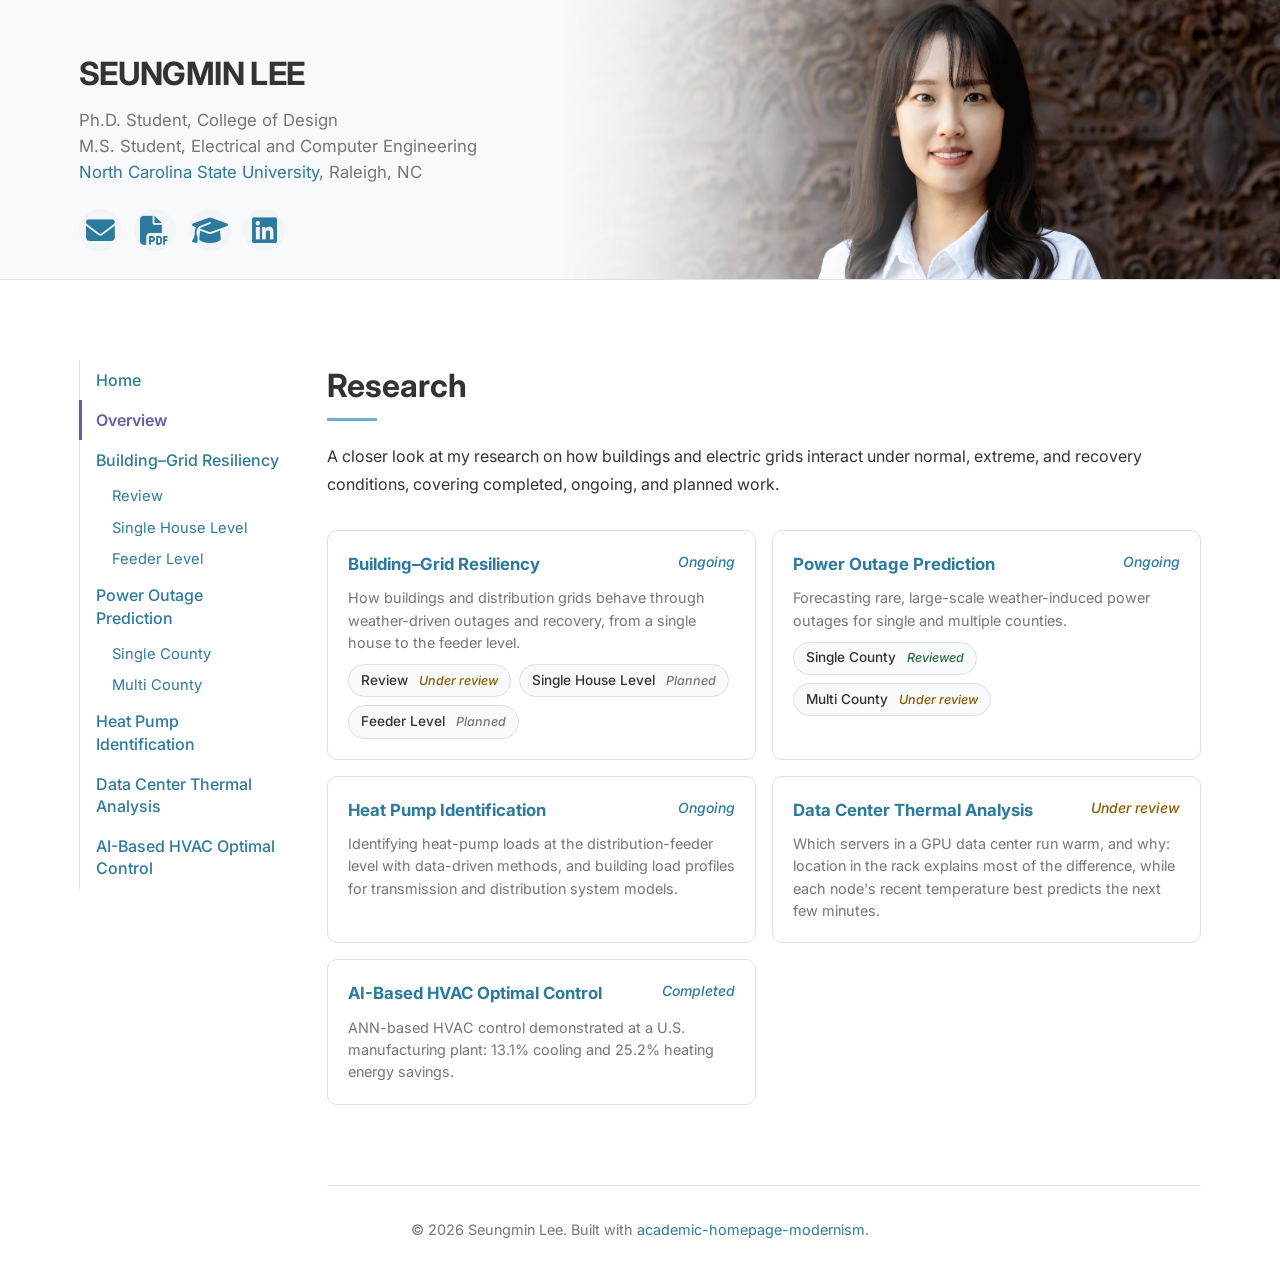
==== research/index.html @ d707a3ef "Add Building-Grid Resiliency review page TCED review of 108 restoration studies: physical mechanisms" ====
<!DOCTYPE html>
<html lang="en">
<head>
    <meta charset="UTF-8">
    <meta name="viewport" content="width=device-width, initial-scale=1.0">
    <title>Research | Seungmin Lee</title>
    <meta name="description" content="Research by Seungmin Lee on building–grid resilience, machine learning for energy systems, and building electrification.">
    <link rel="icon" href="data:image/svg+xml,<svg xmlns=%22http://www.w3.org/2000/svg%22 viewBox=%220 0 100 100%22><text y=%22.9em%22 font-size=%2290%22>⚡</text></svg>">
    <link rel="stylesheet" href="../styles.css?v=20261013l">
    <link rel="stylesheet" href="https://cdnjs.cloudflare.com/ajax/libs/font-awesome/6.4.0/css/all.min.css">
    <link href="https://fonts.googleapis.com/css2?family=Inter:wght@300;400;500;600;700&display=swap" rel="stylesheet">
</head>
<body data-root="../">
    <header>
        <div class="container">
            <div class="header-content">
                <div class="profile-info">
                    <!-- Profile info is loaded from data/profile-info.json -->
                </div>
            </div>
        </div>
    </header>

    <div class="container sidebar-layout">
    <nav class="side-nav" data-current="overview" aria-label="Research topics"></nav>

    <main class="sidebar-main">
        <section id="overview" class="section">
            <div class="container">
                <h2 class="section-title">Research</h2>
                <div class="about-content">
                    <p>A closer look at my research on how buildings and electric grids interact under normal, extreme, and recovery conditions, covering completed, ongoing, and planned work.</p>
                </div>
                <div class="research-cards">
                    <!-- Cards are generated from data/research-topics.js -->
                </div>
            </div>
        </section>
    </main>
    </div>

    <footer>
        <div class="container">
            <p>&copy; <span id="current-year"></span> Seungmin Lee. Built with <a href="https://github.com/dl-m9/academic-homepage-modernism">academic-homepage-modernism</a>.</p>
        </div>
    </footer>

    <script src="../data/research-topics.js?v=20261013l"></script>
    <script src="../script.js?v=20261013l"></script>
    <script>
        document.getElementById('current-year').textContent = new Date().getFullYear();
    </script>
</body>
</html>
---- styles.css ----
/* Base Styles */
:root {
    /* Theme: #6FADCA light blue. --accent-color is used for decorative
       elements; darker shades of the same hue keep text and
       white-on-color buttons readable. */
    --accent-color: #6FADCA;
    --primary-strong: #5A9DBD;
    --primary-color: #2C7A9E;
    --secondary-color: #f8f9fa;
    --text-color: #333;
    --light-text: #757575;
    --border-color: #e0e0e0;
    --section-spacing: 5rem;
    --timeline-color: #f0f0f0;
}

* {
    margin: 0;
    padding: 0;
    box-sizing: border-box;
}

body {
    font-family: 'Inter', sans-serif;
    line-height: 1.6;
    color: var(--text-color);
    background-color: #fff;
}

.container {
    width: 90%;
    max-width: 1200px;
    margin: 0 auto;
    padding: 0 15px;
}

a {
    color: var(--primary-color);
    text-decoration: none;
    transition: color 0.3s ease;
}

a:hover {
    color: #1F5F7D;
}

/* Header Styles */
header {
    padding: 3rem 0;
    background-color: var(--secondary-color);
    border-bottom: 1px solid var(--border-color);
}

.header-content {
    display: flex;
    justify-content: space-between;
    align-items: center;
}

.profile-info {
    flex: 2;
}

.profile-image {
    flex: 1;
    text-align: right;
}

#profile-img {
    width: 180px;
    height: 180px;
    border-radius: 4px;
    object-fit: cover;
    box-shadow: 0 4px 12px rgba(0, 0, 0, 0.1);
}

h1 {
    font-size: 2.5rem;
    margin-bottom: 0.5rem;
    font-weight: 700;
    letter-spacing: -0.02em;
}

.subtitle {
    font-size: 1.25rem;
    color: var(--light-text);
    margin-bottom: 1.5rem;
}

.contact-info {
    display: flex;
    flex-wrap: nowrap;
    gap: 0.8rem;
}

.contact-info p {
    display: flex;
    align-items: center;
    margin: 0;
    flex-shrink: 0;
}

.contact-info i {
    color: var(--primary-color);
    font-size: 1.8rem;
}

.contact-info a {
    padding: 8px;
    display: flex;
    align-items: center;
    justify-content: center;
    border-radius: 50%;
    transition: all 0.3s ease;
    background-color: rgba(111, 173, 202, 0.05);
    width: 42px;
    height: 42px;
}

.contact-info a:hover {
    background-color: rgba(111, 173, 202, 0.15);
    transform: translateY(-3px);
    box-shadow: 0 4px 8px rgba(0, 0, 0, 0.1);
}

.icon-svg {
    width: 1.8rem;
    height: 1.8rem;
    filter: invert(26%) sepia(92%) saturate(1361%) hue-rotate(212deg) brightness(92%) contrast(90%);
}

/* Navigation Styles */
nav {
    background-color: #fff;
    box-shadow: 0 2px 4px rgba(0, 0, 0, 0.05);
    position: sticky;
    top: 0;
    z-index: 100;
    width: 100%;
}

.nav-links {
    display: flex;
    list-style: none;
    height: 60px;
}

.nav-links li {
    margin-right: 2rem;
}

.nav-links a {
    display: inline-block;
    height: 60px;
    line-height: 60px;
    font-weight: 500;
    position: relative;
}

.nav-links a.active {
    color: var(--primary-color);
}

.nav-links a::after {
    content: '';
    position: absolute;
    bottom: 0;
    left: 0;
    width: 0;
    height: 3px;
    background-color: var(--accent-color);
    transition: width 0.3s ease;
}

.nav-links a.active::after {
    width: 100%;
}

.nav-links a:hover::after {
    width: 100%;
}

/* Mobile Navigation Menu */
.menu-toggle {
    display: none;
}

@media (max-width: 768px) {
    h1 {
        font-size: 2rem;
    }
    
    nav {
        position: fixed;
        top: 0;
        left: 0;
        width: 100%;
        z-index: 1000;
        background-color: #fff;
        box-shadow: 0 2px 4px rgba(0, 0, 0, 0.1);
        overflow: hidden;
    }
    
    body {
        padding-top: 60px;
    }
    
    .nav-links {
        display: flex;
        justify-content: flex-start;
        overflow-x: auto;
        -webkit-overflow-scrolling: touch;
        scrollbar-width: none; /* Firefox */
        -ms-overflow-style: none;  /* IE and Edge */
        white-space: nowrap;
        padding: 0.5rem 0;
        height: auto;
        width: 100%;
        margin: 0;
    }
    
    .nav-links::-webkit-scrollbar {
        display: none; /* Chrome, Safari, Opera */
    }
    
    nav .container {
        padding: 0;
        position: relative;
    }
    
    .nav-links li {
        display: inline-block;
        margin: 0 0.8rem;
        flex-shrink: 0;
    }
    
    .nav-links li:first-child {
        margin-left: 15px;
    }
    
    .nav-links li:last-child {
        margin-right: 15px;
        padding-right: 5px; /* Add a bit of padding at the end for better scrolling */
    }
    
    .nav-links a {
        height: auto;
        line-height: normal;
        padding: 0.5rem 0;
        font-size: 0.95rem;
        white-space: nowrap;
    }
    
    /* Add gradient indicators to show there's more content */
    nav .container::before,
    nav .container::after {
        content: '';
        position: absolute;
        top: 0;
        bottom: 0;
        width: 20px;
        z-index: 10;
        pointer-events: none;
        opacity: 0;
        transition: opacity 0.3s ease;
    }
    
    nav .container::before {
        left: 0;
        background: linear-gradient(to right, rgba(255,255,255,1), rgba(255,255,255,0));
    }
    
    nav .container::after {
        right: 0;
        background: linear-gradient(to left, rgba(255,255,255,1), rgba(255,255,255,0));
    }
    
    /* Only show gradients if has-scroll class is present */
    nav .container.has-scroll::before,
    nav .container.has-scroll::after {
        opacity: 1;
    }
    
    .section {
        padding: 3rem 0;
    }
    
    #profile-img {
        width: 150px;
        height: 150px;
    }
    
    .projects-grid {
        grid-template-columns: 1fr;
    }
    
    .gallery-container {
        grid-template-columns: repeat(auto-fill, minmax(250px, 1fr));
    }
    
    /* Hide timeline elements on mobile */
    .timeline {
        padding-left: 0;
    }
    
    .timeline::before {
        display: none;
    }
    
    .timeline-marker {
        display: none;
    }
    
    .edu-content-wrapper {
        flex-direction: column;
        align-items: flex-start;
    }
    
    .edu-text {
        padding-right: 0;
        margin-bottom: 1rem;
    }
    
    .school-logo {
        align-self: center;
    }
    
    .edu-logo {
        width: 80px;
    }
    
    .honor-item {
        flex-direction: column;
    }
    
    .honor-year {
        margin-bottom: 0.75rem;
        margin-right: 0;
    }
    
    .news-item {
        flex-direction: column;
    }
    
    .news-date {
        margin-right: 0;
        margin-bottom: 1rem;
    }
    
    .service-list {
        gap: 0.5rem;
    }
    
    .service-list li {
        font-size: 0.85rem;
        padding: 0.4rem 0.8rem;
    }
    
    .address-info p {
        font-size: 1rem;
    }
    
    .address-description {
        font-size: 0.9rem !important;
    }
}

@media (max-width: 576px) {
    nav {
        padding: 0;
    }
    
    body {
        padding-top: 42px; /* Adjust padding for smaller screens */
    }
    
    .nav-links {
        padding: 0.3rem 0;
    }
    
    .nav-links li {
        margin: 0 0.6rem;
    }
    
    .nav-links li:first-child {
        margin-left: 10px;
    }
    
    .nav-links li:last-child {
        margin-right: 10px;
    }
    
    .nav-links a {
        font-size: 0.9rem;
        padding: 0.4rem 0;
    }
    
    .container nav::before,
    .container nav::after {
        width: 20px;
    }
    
    .contact-info {
        flex-direction: row;
        gap: 0.5rem;
        justify-content: flex-start;
        margin-bottom: 1rem;
    }
    
    .contact-info a {
        width: 38px;
        height: 38px;
        padding: 6px;
    }
    
    .contact-info i {
        font-size: 1.5rem;
    }
    
    .icon-svg {
        width: 1.5rem;
        height: 1.5rem;
    }
    
    .skill-item {
        flex-direction: column;
        align-items: flex-start;
    }
    
    .skill-name {
        margin-bottom: 0.5rem;
    }
    
    .gallery-container {
        grid-template-columns: 1fr;
    }
    
    .contact-info-card {
        grid-template-columns: 1fr;
    }
    
    .contact-social {
        grid-column: span 1;
    }
    
    nav .container {
        padding: 0 2px;
    }
}

/* Section Styles */
.section {
    padding: var(--section-spacing) 0;
    border-bottom: 1px solid var(--border-color);
}

.section-title {
    font-size: 2rem;
    margin-bottom: 2rem;
    position: relative;
    display: inline-block;
}

.section-title::after {
    content: '';
    position: absolute;
    bottom: -10px;
    left: 0;
    width: 50px;
    height: 3px;
    background-color: var(--accent-color);
}

/* About Section */
.about-content {
    font-size: 1.1rem;
}

/* News Section */
.news-container, .news-list {
    margin-top: 2rem;
}

.news-item {
    display: flex;
    margin-bottom: 1.5rem;
    padding: 0.75rem;
    padding-bottom: 1.5rem;
    border-bottom: 1px solid var(--border-color);
    transition: all 0.2s ease;
    border-radius: 4px;
    background-color: transparent;
    box-shadow: none;
}

.news-item:hover {
    transform: translateX(5px);
    background-color: rgba(111, 173, 202, 0.05);
    box-shadow: 0 2px 8px rgba(0, 0, 0, 0.05);
}

.news-item:last-child {
    border-bottom: none;
}

.news-date {
    min-width: 130px;
    width: 130px;
    font-size: 1.2rem;
    font-weight: 700;
    color: var(--primary-color);
    margin-right: 25px;
    flex-shrink: 0;
    display: flex;
    align-items: flex-start;
    padding-top: 2px;
}

.date-highlight, .year-highlight {
    background-color: rgba(111, 173, 202, 0.1);
    padding: 2px 8px;
    border-radius: 4px;
    display: inline-block;
    font-size: 0.9rem;
}

.news-content {
    flex: 1;
}

.news-content h3 {
    font-size: 1.1rem;
    margin-bottom: 0.5rem;
    color: var(--text-color);
}

.news-content p {
    color: var(--light-text);
    font-size: 0.9rem;
    margin-bottom: 0.25rem;
}

.news-content a {
    color: var(--primary-color);
    text-decoration: none;
    font-weight: 600;
    margin-left: 5px;
}

.news-content a:hover {
    text-decoration: underline;
}

.view-all-news, .back-to-home {
    margin-top: 2rem;
    text-align: center;
}

.text-center {
    text-align: center;
}

.mt-4 {
    margin-top: 2rem;
}

.btn-secondary {
    background-color: #6c757d;
    color: white;
    padding: 0.5rem 1rem;
    border-radius: 4px;
    text-decoration: none;
    display: inline-block;
    transition: background-color 0.3s;
}

.btn-secondary:hover {
    background-color: #5a6268;
}

/* Media queries for news items */
@media (max-width: 768px) {
    .news-item {
        flex-direction: column;
    }
    
    .news-date {
        margin-right: 0;
        margin-bottom: 1rem;
    }
}

/* Research Areas */
.research-areas {
    display: flex;
    flex-wrap: wrap;
    gap: 2rem;
    margin-top: 2rem;
}

.research-area {
    flex: 1;
    min-width: 250px;
    padding: 2rem;
    background-color: var(--secondary-color);
    border-radius: 4px;
    text-align: center;
    transition: transform 0.3s ease, box-shadow 0.3s ease;
}

.research-area:hover {
    transform: translateY(-5px);
    box-shadow: 0 10px 20px rgba(0, 0, 0, 0.05);
}

.research-area i {
    font-size: 2.5rem;
    color: var(--primary-strong);
    margin-bottom: 1rem;
}

.research-area h3 {
    font-size: 1.2rem;
    margin-bottom: 1rem;
}

.research-area p {
    font-size: 0.9rem;
    color: var(--light-text);
    line-height: 1.5;
}

.research-list {
    text-align: left;
    padding-left: 1.2rem;
    margin-bottom: 0;
}

.research-list li {
    font-size: 0.9rem;
    color: var(--light-text);
    line-height: 1.5;
    margin-bottom: 0.8rem;
}

.research-list li strong {
    color: var(--text-color);
}

/* Education Timeline */
.timeline {
    position: relative;
    margin: 2rem 0;
    padding-left: 30px;
}

.timeline::before {
    content: '';
    position: absolute;
    left: 9px;
    top: 0;
    height: 100%;
    width: 2px;
    background-color: #d0d0d0;
    z-index: 0;
}

.timeline-item {
    position: relative;
    margin-bottom: 3rem;
    transition: transform 0.3s ease, box-shadow 0.3s ease;
    border-radius: 8px;
    padding: 20px;
    background-color: transparent;
    box-shadow: 0 2px 8px rgba(0, 0, 0, 0.08);
}

.timeline-item:hover {
    transform: translateY(-5px);
    box-shadow: 0 10px 20px rgba(0, 0, 0, 0.1);
    background-color: #fff;
}

.timeline-marker {
    position: absolute;
    top: 20px;
    left: -29.5px;
    width: 20px;
    height: 20px;
    border-radius: 50%;
    background-color: var(--accent-color);
    z-index: 2;
}

.timeline-content {
    flex: 1;
}

.edu-content-wrapper {
    display: flex;
    align-items: center;
    gap: 2rem;
}

.edu-text {
    flex: 1;
    padding-right: 1rem;
}

.school-logo {
    flex-shrink: 0;
    display: flex;
    align-items: center;
    justify-content: center;
}

.edu-logo {
    width: 100px;
    height: auto;
    border-radius: 30px;
    object-fit: contain;
}

.timeline-content h3 {
    margin-bottom: 0.5rem;
    color: var(--text-color);
}

.timeline-date {
    font-weight: 500;
    color: var(--light-text);
    margin-bottom: 1rem;
}

/* Publications */
.publication-filter {
    margin-bottom: 2rem;
    display: flex;
    gap: 1rem;
}

.section-description {
    font-size: 1.1rem;
    color: var(--light-text);
    margin-bottom: 2rem;
}

.filter-btn {
    padding: 0.5rem 1rem;
    background: none;
    border: 1px solid var(--border-color);
    border-radius: 4px;
    cursor: pointer;
    font-family: inherit;
    transition: all 0.3s ease;
}

.filter-btn.active, .filter-btn:hover {
    background-color: var(--primary-strong);
    color: white;
    border-color: var(--primary-strong);
}

.publications-list {
    display: flex;
    flex-direction: column;
    gap: 1.5rem;
}

.publication {
    display: flex;
    background-color: var(--secondary-color);
    border-radius: 4px;
    overflow: hidden;
    transition: transform 0.3s ease;
}

/* Subtle left border for first-author papers */
.publication.first-author {
    border-left: 3px solid var(--accent-color);
}

.publication:hover {
    transform: translateX(5px);
}

.pub-number {
    display: flex;
    align-items: center;
    justify-content: center;
    width: 40px;
    background-color: var(--primary-strong);
    color: white;
    font-weight: 600;
}

.pub-content {
    padding: 1.5rem;
    flex: 1;
}

.pub-content h3 {
    font-size: 1.1rem;
    margin-bottom: 0.5rem;
}

.authors {
    font-size: 0.9rem;
    margin-bottom: 0.5rem;
}

.venue {
    font-size: 0.9rem;
    font-style: italic;
    color: var(--light-text);
    margin-bottom: 0.75rem;
}

.pub-tags {
    display: flex;
    flex-wrap: wrap;
    gap: 0.5rem;
    margin-top: 0.5rem;
}

.tag {
    display: inline-block;
    padding: 0.2rem 0.6rem;
    border-radius: 4px;
    font-size: 0.8rem;
    font-weight: 500;
    font-style: normal;
}

/* Gray color for preprint tags */
.preprint-tag {
    background-color: #f0f0f0;
    color: #666;
}

/* Light blue color for venue tags (accepted papers) */
.venue-tag {
    background-color: #e1f5fe;
    color: #0288d1;
}

/* Light purple color for highlight tags, rating tags, and code/blog tags */
.highlight-tag, .code-tag, .blog-tag {
    background-color: #e8eaf6;
    color: #3f51b5;
    text-decoration: none;
    transition: all 0.3s ease;
}

.code-tag:hover, .blog-tag:hover {
    background-color: #3f51b5;
    color: white;
}

.highlight {
    color: var(--primary-color);
    font-weight: 600;
    font-style: normal;
}

.status {
    background-color: #eaf4f9;
    color: var(--primary-color);
    padding: 0.2rem 0.5rem;
    border-radius: 4px;
    font-style: normal;
}

.code-link, .blog-link {
    display: inline-block;
    margin-left: 0.5rem;
    padding: 0.2rem 0.5rem;
    background-color: #eaf4f9;
    color: var(--primary-color);
    border-radius: 4px;
    font-style: normal;
    text-decoration: none;
    font-size: 0.8rem;
    transition: all 0.3s ease;
}

.code-link:hover, .blog-link:hover {
    background-color: var(--primary-color);
    color: white;
}

/* Footer */
footer {
    padding: 2rem 0;
    text-align: center;
    color: var(--light-text);
    font-size: 0.9rem;
}

/* Projects Section */
.projects-grid {
    display: grid;
    grid-template-columns: repeat(auto-fill, minmax(300px, 1fr));
    gap: 2rem;
    margin-top: 2rem;
}

.project-card {
    background-color: var(--secondary-color);
    border-radius: 4px;
    overflow: hidden;
    transition: transform 0.3s ease, box-shadow 0.3s ease;
}

.project-card:hover {
    transform: translateY(-5px);
    box-shadow: 0 10px 20px rgba(0, 0, 0, 0.05);
}

.project-header {
    padding: 1.5rem;
    background-color: rgba(111, 173, 202, 0.1);
    display: flex;
    align-items: center;
    gap: 1rem;
}

.project-header i {
    font-size: 1.5rem;
    color: var(--primary-color);
}

.project-header h3 {
    font-size: 1.2rem;
    margin: 0;
}

.project-content {
    padding: 1.5rem;
}

.project-content p {
    margin-bottom: 1rem;
}

.project-tech {
    display: flex;
    flex-wrap: wrap;
    gap: 0.5rem;
}

.project-tech span {
    font-size: 0.8rem;
    padding: 0.25rem 0.75rem;
    background-color: rgba(111, 173, 202, 0.1);
    border-radius: 20px;
    color: var(--primary-color);
}

/* Skills Section */
.skills-container {
    margin-top: 2rem;
}

.skills-category {
    margin-bottom: 2.5rem;
}

.skills-category h3 {
    font-size: 1.3rem;
    margin-bottom: 1.5rem;
    color: var(--primary-color);
}

.skills-list {
    display: flex;
    flex-direction: column;
    gap: 1.2rem;
}

.skill-item {
    display: flex;
    align-items: center;
}

.skill-name {
    width: 120px;
    font-weight: 500;
}

.skill-bar {
    flex: 1;
    height: 8px;
    background-color: #e0e0e0;
    border-radius: 4px;
    overflow: hidden;
}

.skill-level {
    height: 100%;
    background-color: var(--primary-color);
    border-radius: 4px;
}

.skills-tags {
    display: flex;
    flex-wrap: wrap;
    gap: 0.8rem;
}

.skills-tags span {
    padding: 0.5rem 1rem;
    background-color: var(--secondary-color);
    border-radius: 4px;
    font-size: 0.9rem;
    transition: background-color 0.3s ease, color 0.3s ease;
}

.skills-tags span:hover {
    background-color: var(--primary-color);
    color: white;
}

/* Honors Section */
.honors-list {
    margin-top: 2rem;
}

.honor-item {
    display: flex;
    margin-bottom: 1.5rem;
    padding: 0.75rem;
    padding-bottom: 1.5rem;
    border-bottom: 1px solid var(--border-color);
    transition: all 0.2s ease;
    border-radius: 4px;
}

.honor-item:hover {
    transform: translateX(5px);
    background-color: rgba(111, 173, 202, 0.05);
    box-shadow: 0 2px 8px rgba(0, 0, 0, 0.05);
}

.honor-item:last-child {
    border-bottom: none;
}

.honor-year {
    min-width: 130px;
    width: 130px;
    font-size: 1.2rem;
    font-weight: 700;
    color: var(--primary-color);
    margin-right: 25px;
    flex-shrink: 0;
    display: flex;
    align-items: flex-start;
    padding-top: 2px;
}

.honor-content {
    flex: 1;
}

.honor-content h3 {
    font-size: 1.1rem;
    margin-bottom: 0.5rem;
    color: var(--text-color);
}

.honor-content p {
    color: var(--light-text);
    font-size: 0.9rem;
    margin-bottom: 0.25rem;
}

.year-highlight {
    display: inline-block;
    background-color: #e1f5fe;
    padding: 5px 10px;
    border-radius: 4px;
    font-size: 0.9rem;
}

@media (max-width: 768px) {
    .honor-item {
        flex-direction: column;
    }
    
    .honor-year {
        margin-bottom: 0.75rem;
        margin-right: 0;
    }
}

/* CV Gallery Section */
.gallery-container {
    display: grid;
    grid-template-columns: repeat(auto-fill, minmax(300px, 1fr));
    gap: 1.5rem;
}

.gallery-item {
    position: relative;
    border-radius: 4px;
    overflow: hidden;
    box-shadow: 0 4px 12px rgba(0, 0, 0, 0.1);
    transition: transform 0.3s ease;
}

.gallery-item:hover {
    transform: scale(1.03);
}

.gallery-item img {
    width: 100%;
    height: auto;
    display: block;
    transition: filter 0.3s ease;
}

.gallery-item:hover img {
    filter: brightness(0.8);
}

.gallery-overlay {
    position: absolute;
    bottom: 0;
    left: 0;
    right: 0;
    padding: 1rem;
    background: linear-gradient(to top, rgba(0,0,0,0.7), transparent);
    opacity: 0;
    transition: opacity 0.3s ease;
}

.gallery-item:hover .gallery-overlay {
    opacity: 1;
}

.gallery-overlay span {
    color: white;
    font-weight: 600;
}

/* Button Styles */
.btn {
    display: inline-block;
    padding: 0.75rem 1.5rem;
    font-weight: 500;
    text-decoration: none;
    cursor: pointer;
    border-radius: 4px;
    transition: all 0.3s ease;
}

.btn-primary {
    background-color: var(--primary-strong);
    color: white;
    border: 1px solid var(--primary-strong);
}

.btn-primary:hover {
    background-color: #0052a3;
    border-color: #0052a3;
    color: white;
}

.btn i {
    margin-right: 0.5rem;
}

.download-cv {
    margin-bottom: 2rem;
    text-align: center;
}

/* Contact Section */
.contact-container {
    margin-top: 2rem;
    display: flex;
    justify-content: center;
}

.contact-info-card {
    background-color: var(--secondary-color);
    padding: 2.5rem;
    border-radius: 8px;
    box-shadow: 0 4px 15px rgba(0, 0, 0, 0.05);
    width: 100%;
    max-width: 600px;
    display: grid;
    grid-template-columns: repeat(2, 1fr);
    gap: 2rem;
}

.contact-method {
    text-align: center;
}

.contact-method i {
    font-size: 2rem;
    color: var(--primary-color);
    margin-bottom: 1rem;
    display: block;
}

.contact-method h3 {
    font-size: 1.2rem;
    margin-bottom: 0.5rem;
}

.contact-method p {
    color: var(--light-text);
}

.contact-social {
    grid-column: span 2;
    display: flex;
    justify-content: center;
    gap: 1.5rem;
    margin-top: 1rem;
}

.social-icon {
    width: 40px;
    height: 40px;
    border-radius: 50%;
    background-color: #f0f0f0;
    display: flex;
    align-items: center;
    justify-content: center;
    color: var(--primary-color);
    transition: all 0.3s ease;
}

.social-icon:hover {
    background-color: var(--primary-strong);
    color: white;
    transform: translateY(-3px);
}

/* Responsive Design */
@media (max-width: 992px) {
    .header-content {
        flex-direction: column;
        align-items: flex-start;
        gap: 2rem;
    }
    
    .profile-image {
        align-self: center;
    }
    
    .research-areas {
        flex-direction: column;
    }
}

@media (max-width: 768px) {
    h1 {
        font-size: 2rem;
    }
    
    .nav-links {
        justify-content: center;
    }
    
    .nav-links li {
        margin: 0 1rem;
    }
    
    .section {
        padding: 3rem 0;
    }
    
    #profile-img {
        width: 150px;
        height: 150px;
    }
    
    .projects-grid {
        grid-template-columns: 1fr;
    }
    
    .gallery-container {
        grid-template-columns: repeat(auto-fill, minmax(250px, 1fr));
    }
    
    /* Hide timeline elements on mobile */
    .timeline {
        padding-left: 0;
    }
    
    .timeline::before {
        display: none;
    }
    
    .timeline-marker {
        display: none;
    }
    
    .edu-content-wrapper {
        flex-direction: column;
        align-items: flex-start;
    }
    
    .edu-text {
        padding-right: 0;
        margin-bottom: 1rem;
    }
    
    .school-logo {
        align-self: center;
    }
    
    .edu-logo {
        width: 80px;
    }
    
    .honor-item {
        flex-direction: column;
    }
    
    .honor-year {
        margin-bottom: 0.75rem;
        margin-right: 0;
    }
}

@media (max-width: 576px) {
    .contact-info {
        flex-direction: row;
        gap: 0.5rem;
        justify-content: flex-start;
        margin-bottom: 1rem;
    }
    
    .contact-info a {
        width: 38px;
        height: 38px;
        padding: 6px;
    }
    
    .contact-info i {
        font-size: 1.5rem;
    }
    
    .icon-svg {
        width: 1.5rem;
        height: 1.5rem;
    }
    
    nav {
        padding: 3px 0;
    }
    
    .nav-links {
        height: auto;
        padding: 5px 0;
    }
    
    .nav-links li {
        margin: 0 10px;
    }
    
    .nav-links a {
        font-size: 0.9rem;
        padding: 8px 0;
    }
    
    .container nav::before,
    .container nav::after {
        width: 20px;
    }
    
    .skill-item {
        flex-direction: column;
        align-items: flex-start;
    }
    
    .skill-name {
        margin-bottom: 0.5rem;
    }
    
    .gallery-container {
        grid-template-columns: 1fr;
    }
    
    .contact-info-card {
        grid-template-columns: 1fr;
    }
    
    .contact-social {
        grid-column: span 1;
    }
}

/* Ensure date-highlight and year-highlight have the same styling */
.date-highlight, .year-highlight {
    display: inline-block;
    background-color: #e1f5fe;
    padding: 5px 10px;
    border-radius: 4px;
    font-size: 0.9rem;
}

/* Services Section */
.services-content {
    margin-top: 2rem;
}

.service-category {
    margin-bottom: 2.5rem;
}

.service-category h3 {
    font-size: 1.3rem;
    color: var(--primary-color);
    margin-bottom: 1rem;
    position: relative;
    display: inline-block;
}

.service-category h3::after {
    content: '';
    position: absolute;
    bottom: -5px;
    left: 0;
    width: 40px;
    height: 2px;
    background-color: var(--accent-color);
}

.service-list {
    list-style-type: none;
    padding-left: 0;
    display: flex;
    flex-wrap: wrap;
    gap: 0.75rem;
}

.service-list li {
    padding: 0.5rem 0.9rem;
    background-color: var(--secondary-color);
    border-radius: 4px;
    font-size: 0.95rem;
    color: var(--text-color);
    transition: all 0.2s ease;
    display: inline-block;
    margin-bottom: 0.2rem;
    border: 1px solid rgba(0, 0, 0, 0.03);
    box-shadow: 0 1px 3px rgba(0, 0, 0, 0.05);
}

.service-list li:hover {
    transform: translateX(5px);
    background-color: rgba(111, 173, 202, 0.05);
    box-shadow: 0 2px 4px rgba(0, 0, 0, 0.1);
    border-color: rgba(111, 173, 202, 0.1);
}

@media (max-width: 768px) {
    .service-list {
        gap: 0.5rem;
    }
    
    .service-list li {
        font-size: 0.85rem;
        padding: 0.4rem 0.8rem;
    }
}

/* Location Section */
.location-content {
    margin-top: 2rem;
}

.address-container {
    margin-bottom: 2rem;
    background-color: var(--secondary-color);
    border-radius: 8px;
    padding: 1.5rem;
    box-shadow: 0 2px 8px rgba(0, 0, 0, 0.05);
}

.address-info h3 {
    font-size: 1.3rem;
    color: var(--primary-color);
    margin-bottom: 1rem;
}

.address-info p {
    font-size: 1.1rem;
    display: flex;
    align-items: center;
    gap: 0.5rem;
    margin-bottom: 0.5rem;
}

.address-info i {
    color: var(--primary-color);
}

.address-description {
    color: var(--light-text);
    font-size: 0.95rem !important;
    margin-left: 1.5rem;
}

.map-container {
    border-radius: 8px;
    overflow: hidden;
    box-shadow: 0 4px 12px rgba(0, 0, 0, 0.1);
}

.map-container iframe {
    display: block;
}

@media (max-width: 768px) {
    .address-info p {
        font-size: 1rem;
    }
    
    .address-description {
        font-size: 0.9rem !important;
    }
}

/* Visitors Section */
.visitors-section {
    padding: 3rem 0;
    border-bottom: 1px solid var(--border-color);
    text-align: center;
}

.visitors-section .section-title {
    margin: 0 auto 2rem;
}

/* Sidebar layout (used by research/): vertical menu on the left on wide
   screens; below 768px the nav falls back to the horizontal top menu. */
@media (min-width: 769px) {
    .sidebar-layout {
        display: flex;
        align-items: flex-start;
        gap: 3rem;
    }

    .sidebar-layout .side-nav {
        position: sticky;
        top: 2rem;
        width: 200px;
        flex-shrink: 0;
        margin-top: var(--section-spacing);
        background-color: transparent;
        box-shadow: none;
    }

    .side-nav .nav-links {
        flex-direction: column;
        height: auto;
        border-left: 1px solid var(--border-color);
    }

    .side-nav .nav-links li {
        margin: 0;
    }

    .side-nav .nav-links a {
        display: block;
        height: auto;
        line-height: 1.4;
        padding: 0.55rem 0 0.55rem 1rem;
    }

    .side-nav .nav-links a::after {
        top: 0;
        bottom: auto;
        left: -1px;
        width: 3px;
        height: 0;
        transition: height 0.3s ease;
    }

    .side-nav .nav-links a.active::after,
    .side-nav .nav-links a:hover::after {
        width: 3px;
        height: 100%;
    }

    .sidebar-main {
        flex: 1;
        min-width: 0;
    }
}

/* Sections inside the sidebar layout are already in a .container */
.sidebar-main .container {
    width: 100%;
    max-width: none;
    padding: 0;
}

/* Subtopics inside a research topic section */
.subsection {
    margin-top: 2.5rem;
}

.subsection h3 {
    font-size: 1.3rem;
    margin-bottom: 0.75rem;
}

/* Nested side-menu items: shown indented on wide screens, hidden in the
   horizontal mobile menu (each topic page links to its subtopic pages). */
.side-nav .sub-links {
    list-style: none;
}

@media (min-width: 769px) {
    .side-nav .sub-links a {
        padding: 0.35rem 0 0.35rem 2rem;
        font-size: 0.92rem;
        font-weight: 400;
    }
}

@media (max-width: 768px) {
    .side-nav .sub-links {
        display: none;
    }

    /* Start at the left so the first item stays visible when the menu
       is wider than the screen and scrolls sideways */
    .side-nav .nav-links {
        justify-content: flex-start;
    }
}

.sidebar-main .about-content p + p {
    margin-top: 1rem;
}

/* Visual blocks for research topics */
.project-title {
    font-weight: 600;
    font-size: 1.05rem;
    margin-bottom: 1rem;
}

.fact-list {
    padding-left: 1.2rem;
    margin-bottom: 1rem;
    line-height: 1.7;
}

.fact-list li {
    margin-bottom: 0.35rem;
}

.fact-list b {
    color: var(--primary-color);
    font-weight: 600;
}

.chip {
    display: inline-flex;
    align-items: center;
    gap: 0.4rem;
    padding: 0.3rem 0.75rem;
    border-radius: 999px;
    background-color: #eaf4f9;
    color: var(--primary-color);
    font-size: 0.85rem;
    font-weight: 500;
}

.lead {
    font-size: 1.1rem;
    line-height: 1.7;
    margin-bottom: 2rem;
}

.block-title {
    font-size: 1.2rem;
    margin: 2.5rem 0 1rem;
}

.sys-note {
    margin-top: 0.8rem;
    font-size: 0.85rem;
    color: var(--light-text);
}

.bar-row {
    display: grid;
    grid-template-columns: 7.5rem 1fr auto;
    align-items: center;
    gap: 0.75rem;
    margin-bottom: 0.6rem;
}

.bar-label {
    font-size: 0.85rem;
    color: var(--light-text);
}

.bar-track {
    height: 22px;
}

.bar {
    height: 100%;
    border-radius: 0 4px 4px 0;
}

.bar-baseline {
    background-color: #A3AEB5;
}

.bar-optimal {
    background-color: var(--primary-color);
}

.bar-value {
    font-size: 0.85rem;
    font-variant-numeric: tabular-nums;
    color: var(--text-color);
    min-width: 6.5rem;
    text-align: right;
}

@media (max-width: 576px) {
        .bar-row {
        grid-template-columns: 6rem 1fr auto;
    }
}

/* Research status labels: plain italic text, colored by status */
.status-badge {
    display: inline-block;
    vertical-align: middle;
    margin-left: 0.5rem;
    font-size: 0.95rem;
    font-weight: 500;
    font-style: italic;
}

.status-completed {
    color: var(--primary-color);
}

.status-ongoing {
    color: var(--primary-color);
}

.status-planned {
    color: var(--light-text);
}

.planned-note {
    color: var(--light-text);
    margin-bottom: 1rem;
}

.subtopic-chips {
    display: flex;
    flex-wrap: wrap;
    gap: 0.5rem;
}

.subtopic-chips .chip {
    background-color: var(--secondary-color);
    color: var(--text-color);
    border: 1px solid var(--border-color);
}

.section-link {
    margin-top: 1.5rem;
    font-weight: 500;
}

/* Research overview cards */
.research-cards {
    display: grid;
    grid-template-columns: repeat(2, 1fr);
    gap: 1rem;
    margin-top: 2rem;
}

.research-card {
    display: flex;
    flex-direction: column;
    gap: 0.6rem;
    padding: 1.25rem;
    border: 1px solid var(--border-color);
    border-radius: 10px;
    background-color: #fff;
    color: var(--text-color);
    transition: border-color 0.2s ease, box-shadow 0.2s ease;
}

.research-card:hover {
    border-color: var(--accent-color);
    box-shadow: 0 4px 14px rgba(111, 173, 202, 0.2);
    text-decoration: none;
}

.research-card-head {
    display: flex;
    justify-content: space-between;
    align-items: flex-start;
    gap: 0.75rem;
}

.research-card h3 {
    font-size: 1.05rem;
    color: var(--primary-color);
}

.research-card .status-badge {
    margin-left: 0;
    flex-shrink: 0;
}

.research-card p {
    font-size: 0.9rem;
    color: var(--light-text);
    line-height: 1.55;
}

/* Current page in the research side menu */
.side-nav .nav-links a.current {
    color: #6B5CA5;
    font-weight: 600;
}

@media (min-width: 769px) {
    .side-nav .nav-links a.current::after {
        width: 3px;
        height: 100%;
        background-color: #6B5CA5;
    }
}

@media (max-width: 768px) {
    .research-cards {
        grid-template-columns: 1fr;
    }
}

.status-under-review {
    color: #8a5a00;
}

.status-reviewed {
    color: #2b6b43;
}

.subsection .status-badge {
    font-size: 0.85rem;
}

.chip-status {
    margin-left: 0.3rem;
    font-size: 0.78rem;
    font-weight: 500;
    font-style: italic;
}

/* Header profile box: smaller name and affiliation text */
.profile-info h1 {
    font-size: 2rem;
}

.profile-info .subtitle {
    font-size: 1.05rem;
    line-height: 1.55;
}

@media (max-width: 768px) {
    .profile-info h1 {
        font-size: 1.65rem;
    }

    .profile-info .subtitle {
        font-size: 0.98rem;
    }
}

/* Less space below the contact icons in the header */
header {
    padding-bottom: 1.75rem;
}

/* Small external-page icon next to a menu item (Research → research pages) */
.nav-links li.nav-with-link {
    display: flex;
    align-items: center;
    gap: 0.3rem;
}

.nav-links a.nav-ext {
    display: inline-flex;
    align-items: center;
    height: auto;
    line-height: 1;
    padding: 0.2rem;
    color: var(--primary-strong);
    border-radius: 4px;
}

.nav-links a.nav-ext:hover {
    color: var(--primary-color);
    background-color: #eaf4f9;
}

.nav-links a.nav-ext::after {
    display: none;
}

/* Figures on research pages (diagrams from project documents) */
.doc-figure {
    margin: 0;
    padding: 1rem;
    border: 1px solid var(--border-color);
    border-radius: 10px;
    background-color: #fff;
    text-align: center;
}

.doc-figure img {
    max-width: 100%;
    width: 720px;
    height: auto;
}

.doc-figure img.fig-medium {
    width: 560px;
}

.doc-figure figcaption {
    margin-top: 0.75rem;
    font-size: 0.85rem;
    color: var(--light-text);
    line-height: 1.55;
    text-align: left;
}

/* Research pages: two text sizes only.
   Body text 1rem; secondary text (captions, notes, chart labels) 0.875rem. */
.sidebar-main .about-content,
.sidebar-main .lead,
.sidebar-main .fact-list,
.sidebar-main .planned-note,
.sidebar-main .body-text,
.sidebar-main .data-table {
    font-size: 1rem;
    line-height: 1.7;
}

.sidebar-main .lead {
    margin-bottom: 1rem;
}

.sidebar-main .project-title {
    font-size: 1.4rem;
    font-weight: 600;
    line-height: 1.4;
    color: var(--text-color);
    margin: 0.25rem 0 1rem;
}

.sidebar-main .doc-figure figcaption,
.sidebar-main .result-kind,
.sidebar-main .result-method,
.sidebar-main .result-details,
.sidebar-main .bar-label,
.sidebar-main .bar-value,
.sidebar-main .chart-caption,
.sidebar-main .q-label,
.sidebar-main .rack-note p,
.sidebar-main .rack-key {
    font-size: 0.875rem;
    line-height: 1.55;
}

/* Smaller figures */
.sidebar-main .doc-figure img {
    width: 520px;
}

.sidebar-main .doc-figure img.fig-medium {
    width: 420px;
}

.sidebar-main .status-badge {
    font-size: 0.875rem;
}

/* Results first: two highlighted result cards */
.result-grid {
    display: grid;
    grid-template-columns: repeat(2, 1fr);
    gap: 1.25rem;
}

.result-card {
    padding: 1.25rem 1.5rem;
    border-radius: 12px;
    background-color: #f3f9fc;
    border: 1px solid #d6e9f2;
}

.result-kind {
    font-weight: 600;
    color: var(--text-color);
}

.result-value {
    font-size: 2.75rem;
    font-weight: 700;
    line-height: 1.1;
    color: var(--primary-color);
    margin: 0.2rem 0 0.1rem;
}

.result-method {
    color: var(--primary-color);
    margin-bottom: 0.9rem;
}

.result-card .bar-row {
    grid-template-columns: 7.5rem 1fr auto;
}

.result-details {
    margin-top: 0.6rem;
    padding-left: 1.1rem;
    color: var(--light-text);
}

.result-details li {
    margin-bottom: 0.2rem;
}

.result-details b {
    font-weight: 600;
    color: var(--text-color);
}

/* Process figures side by side, kept small */
.process-grid {
    display: grid;
    grid-template-columns: repeat(2, 1fr);
    gap: 1.25rem;
    align-items: stretch;
}

/* Equal-height boxes: same image area height, caption below */
.process-grid .doc-figure {
    display: flex;
    flex-direction: column;
}

.process-grid .doc-figure > a {
    display: flex;
    align-items: center;
    justify-content: center;
    height: 260px;
}

.process-grid .doc-figure img,
.process-grid .doc-figure img.fig-medium {
    width: auto;
    max-width: 100%;
    max-height: 100%;
    object-fit: contain;
}

@media (max-width: 768px) {
    .result-grid,
    .process-grid {
        grid-template-columns: 1fr;
    }
}

@media (max-width: 576px) {
    .result-card .bar-row {
        grid-template-columns: 1fr auto;
        grid-template-areas:
            "label value"
            "track track";
        row-gap: 0.25rem;
    }

    .result-card .bar-label { grid-area: label; }
    .result-card .bar-value { grid-area: value; min-width: 0; }
    .result-card .bar-track { grid-area: track; }
}

/* Datacenter page: question-led layout */
.question-grid {
    display: grid;
    grid-template-columns: repeat(2, 1fr);
    gap: 1.25rem;
    margin: 1.5rem 0 0.5rem;
}

.question-card {
    display: flex;
    flex-direction: column;
    gap: 0.4rem;
    padding: 1.1rem 1.25rem;
    border-radius: 12px;
    border: 1px solid var(--border-color);
    background-color: #fff;
    color: var(--text-color);
    text-decoration: none;
    transition: border-color 0.2s;
}

.question-card:hover {
    border-color: var(--accent-color);
}

.q-label {
    color: var(--light-text);
    text-transform: uppercase;
    letter-spacing: 0.04em;
}

.q-text {
    font-size: 1.05rem;
    font-weight: 600;
    line-height: 1.45;
}

.q-answer {
    color: var(--primary-color);
    font-weight: 600;
}

.q-answer::before {
    content: "→ ";
}

.finding-num {
    display: inline-flex;
    align-items: center;
    justify-content: center;
    flex: 0 0 auto;
    width: 1.4rem;
    height: 1.4rem;
    margin-right: 0.55rem;
    border-radius: 50%;
    background-color: var(--primary-color);
    color: #fff;
    font-size: 0.8rem;
}

.finding-title {
    display: flex;
    align-items: center;
    font-size: 1.05rem;
    font-weight: 600;
    margin: 2rem 0 0.75rem;
}

.block-title.major {
    font-size: 1.35rem;
    margin-top: 3rem;
    padding-top: 2rem;
    border-top: 1px solid var(--border-color);
}

.block-title + .finding-title {
    margin-top: 0.5rem;
}

.finding-title[id] {
    scroll-margin-top: 1.5rem;
}

.body-text {
    line-height: 1.7;
    margin-bottom: 1rem;
}

.chart-caption {
    color: var(--light-text);
    margin-bottom: 0.6rem;
}

.model-bars {
    max-width: 560px;
    margin-bottom: 1.5rem;
}

.model-bars .bar-row {
    grid-template-columns: 11rem 1fr auto;
}

.model-bars .bar-value {
    min-width: 3rem;
}

.split-row {
    display: grid;
    grid-template-columns: minmax(0, 1.1fr) minmax(0, 1fr);
    gap: 1.5rem;
    align-items: center;
}

.split-row .doc-figure img {
    width: 100%;
}

.table-wrap {
    overflow-x: auto;
    margin-bottom: 1rem;
}

.data-table {
    border-collapse: collapse;
    min-width: 420px;
    font-variant-numeric: tabular-nums;
}

.data-table th,
.data-table td {
    padding: 0.5rem 1.25rem 0.5rem 0;
    border-bottom: 1px solid var(--border-color);
    text-align: left;
}

.data-table th {
    font-weight: 600;
    font-size: 0.875rem;
    color: var(--light-text);
}

.num-good {
    color: var(--primary-color);
    font-weight: 600;
}

.rack-view {
    display: flex;
    gap: 1.5rem;
    align-items: stretch;
    margin: 0.5rem 0 1.25rem;
}

.rack-col {
    flex: 0 0 auto;
}

.rack {
    display: flex;
    flex-direction: column;
    gap: 2px;
    width: 140px;
    padding: 4px;
    border: 2px solid #4a5560;
    border-radius: 6px;
    background-color: #4a5560;
}

.rack-slot {
    height: 15px;
    border-radius: 2px;
    display: flex;
    align-items: center;
    padding-left: 6px;
}

.rack-slot span {
    font-size: 0.65rem;
    color: rgba(0, 0, 0, 0.55);
    font-variant-numeric: tabular-nums;
}

.rack-key {
    display: flex;
    flex-wrap: wrap;
    justify-content: space-between;
    margin-top: 0.5rem;
    color: var(--light-text);
}

.rack-scale {
    order: -1;
    flex: 0 0 100%;
    height: 8px;
    margin-bottom: 0.2rem;
    border-radius: 4px;
    background: linear-gradient(90deg, #3E86B0, #F1F3F4, #D96C2B);
}

.rack-notes {
    display: flex;
    flex-direction: column;
    justify-content: space-between;
    gap: 1rem;
    padding: 0.25rem 0 2.5rem;
}

.rack-note {
    padding: 0.8rem 1rem;
    border-left: 3px solid;
}

.rack-note-top {
    border-left-color: #D96C2B;
}

.rack-note-bottom {
    border-left-color: #3E86B0;
}

.rack-note p {
    margin: 0;
    line-height: 1.55;
}

.sidebar-main .rack-note-title {
    font-size: 1rem;
    font-weight: 600;
    margin-bottom: 0.25rem;
}

@media (max-width: 768px) {
    .question-grid,
    .split-row {
        grid-template-columns: 1fr;
    }
}

@media (max-width: 576px) {
    .model-bars .bar-row {
        grid-template-columns: 1fr auto;
        grid-template-areas:
            "label value"
            "track track";
        row-gap: 0.25rem;
    }

    .model-bars .bar-label { grid-area: label; }
    .model-bars .bar-value { grid-area: value; }
    .model-bars .bar-track { grid-area: track; }

    .rack-view {
        gap: 1rem;
    }

    .rack {
        width: 96px;
    }
}

.doc-figure + .fact-list {
    margin-top: 1rem;
}

/* Two chart figures side by side: same image area, whitespace instead of stretching */
.chart-pair {
    display: grid;
    grid-template-columns: repeat(2, minmax(0, 1fr));
    gap: 1.25rem;
    align-items: stretch;
    margin-bottom: 1rem;
}

.chart-pair .doc-figure {
    display: flex;
    flex-direction: column;
    padding: 1.5rem 1.25rem 1rem;
}

.chart-pair .doc-figure > a {
    display: flex;
    align-items: center;
    justify-content: center;
    height: 230px;
}

.chart-pair .doc-figure img {
    width: auto;
    max-width: 100%;
    max-height: 100%;
}

.chart-pair .table-area {
    display: flex;
    align-items: center;
    justify-content: center;
    height: 230px;
    overflow-x: auto;
}

.chart-pair .data-table {
    min-width: 0;
    width: 100%;
}

.chart-pair .data-table th,
.chart-pair .data-table td {
    padding: 0.55rem 0.5rem;
}

@media (max-width: 768px) {
    .chart-pair {
        grid-template-columns: minmax(0, 1fr);
    }

    .chart-pair .data-table th,
    .chart-pair .data-table td {
        padding: 0.5rem 0.3rem;
        font-size: 0.875rem;
    }

    .chart-pair .doc-figure > a,
    .chart-pair .table-area {
        height: auto;
    }
}

@media (max-width: 576px) {
    .sidebar-main .project-title {
        font-size: 1.2rem;
    }
}

/* Subtopic pages: link back to the parent topic above the heading */
.breadcrumb {
    margin-bottom: 0.75rem;
    font-size: 0.875rem;
}

.breadcrumb a {
    color: var(--light-text);
}

.breadcrumb a:hover {
    color: var(--primary-color);
}

.breadcrumb a::before {
    content: "← ";
}

.research-cards[data-topic] {
    margin-top: 1.5rem;
}

/* Full-width figure for wide charts */
.sidebar-main .doc-figure img.fig-wide {
    width: 100%;
    max-width: 900px;
}

.related-publications {
    margin-top: 1.5rem;
}

/* Wide figures stacked full width (shared time axis reads top to bottom) */
.figure-stack {
    display: grid;
    gap: 1rem;
    margin-bottom: 1rem;
}

/* Side-by-side figures that fill the box width instead of a fixed height */
.chart-pair.fit .doc-figure > a {
    height: auto;
    flex: 1;
}

.chart-pair.fit .doc-figure img {
    width: 100%;
}

.doc-figure + .body-text,
.figure-stack + .body-text,
.chart-pair + .body-text {
    margin-top: 1.25rem;
}

.body-note {
    font-size: 0.875rem;
    color: var(--light-text);
    line-height: 1.55;
}

.data-table td[rowspan] {
    vertical-align: top;
    font-weight: 600;
}

/* Header artwork: the profile photo on the right, fading into the plain
   header background through a soft gradient. On narrow screens the photo
   becomes a small circle beside the name. */
header {
    position: relative;
    overflow: hidden;
}

header::after {
    content: "";
    position: absolute;
    top: 0;
    right: 0;
    bottom: 0;
    width: min(720px, 64%);
    background: url("assets/header-photo.jpg") right 30% / cover no-repeat;
    -webkit-mask-image: linear-gradient(to right, transparent 0%, rgba(0, 0, 0, 0.05) 10%, rgba(0, 0, 0, 0.18) 20%, rgba(0, 0, 0, 0.4) 30%, rgba(0, 0, 0, 0.68) 40%, rgba(0, 0, 0, 0.9) 48%, #000 55%);
    mask-image: linear-gradient(to right, transparent 0%, rgba(0, 0, 0, 0.05) 10%, rgba(0, 0, 0, 0.18) 20%, rgba(0, 0, 0, 0.4) 30%, rgba(0, 0, 0, 0.68) 40%, rgba(0, 0, 0, 0.9) 48%, #000 55%);
    pointer-events: none;
}

header .container {
    position: relative;
    z-index: 1;
}

@media (max-width: 768px) {
    header::after {
        top: 1.75rem;
        right: max(5%, 16px);
        bottom: auto;
        width: 76px;
        height: 76px;
        border: 3px solid #fff;
        border-radius: 50%;
        box-shadow: 0 3px 10px rgba(0, 0, 0, 0.12);
        background: url("assets/profile-avatar.jpg") center / cover no-repeat;
        -webkit-mask-image: none;
        mask-image: none;
        z-index: 2;
    }

    header .profile-info {
        padding-right: 92px;
    }
}

/* TCED table: level labels with study counts */
.tced-table td:first-child {
    font-weight: 600;
}

.tced-table .count {
    display: inline-block;
    min-width: 2rem;
    margin-left: 0.35rem;
    padding: 0 0.4rem;
    border-radius: 999px;
    background-color: #eaf4f9;
    color: var(--primary-color);
    font-size: 0.8rem;
    font-weight: 600;
    text-align: center;
}
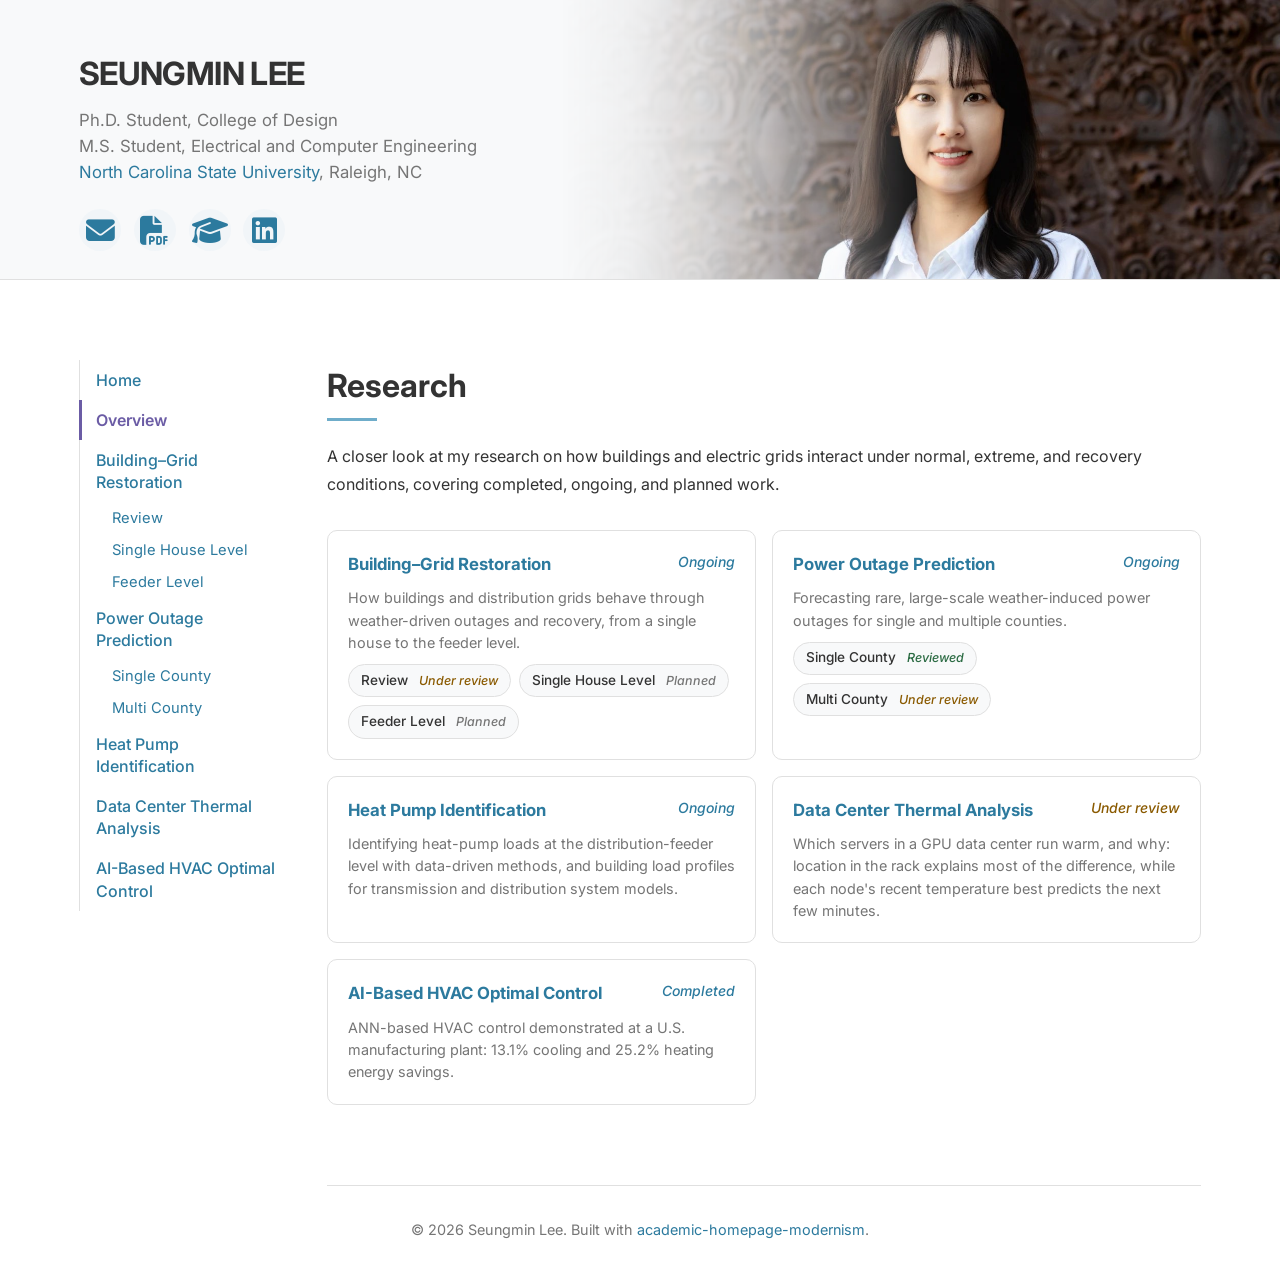
==== commit ff269887: "Rename Building-Grid Resiliency topic to Building-Grid Restoration Co-Authored-By: Claude Opus 5.5 <" ====
--- a/research/index.html
+++ b/research/index.html
@@ -6,7 +6,7 @@
     <title>Research | Seungmin Lee</title>
     <meta name="description" content="Research by Seungmin Lee on building–grid resilience, machine learning for energy systems, and building electrification.">
     <link rel="icon" href="data:image/svg+xml,<svg xmlns=%22http://www.w3.org/2000/svg%22 viewBox=%220 0 100 100%22><text y=%22.9em%22 font-size=%2290%22>⚡</text></svg>">
-    <link rel="stylesheet" href="../styles.css?v=20261013l">
+    <link rel="stylesheet" href="../styles.css?v=20261013n">
     <link rel="stylesheet" href="https://cdnjs.cloudflare.com/ajax/libs/font-awesome/6.4.0/css/all.min.css">
     <link href="https://fonts.googleapis.com/css2?family=Inter:wght@300;400;500;600;700&display=swap" rel="stylesheet">
 </head>
@@ -45,8 +45,8 @@
         </div>
     </footer>
 
-    <script src="../data/research-topics.js?v=20261013l"></script>
-    <script src="../script.js?v=20261013l"></script>
+    <script src="../data/research-topics.js?v=20261013n"></script>
+    <script src="../script.js?v=20261013n"></script>
     <script>
         document.getElementById('current-year').textContent = new Date().getFullYear();
     </script>
--- a/styles.css
+++ b/styles.css
@@ -2548,20 +2548,14 @@
     }
 }
 
-/* TCED table: level labels with study counts */
+/* TCED table: study counts per level */
 .tced-table td:first-child {
     font-weight: 600;
 }
 
-.tced-table .count {
-    display: inline-block;
-    min-width: 2rem;
-    margin-left: 0.35rem;
-    padding: 0 0.4rem;
-    border-radius: 999px;
-    background-color: #eaf4f9;
-    color: var(--primary-color);
-    font-size: 0.8rem;
-    font-weight: 600;
+.tced-table th:not(:first-child),
+.tced-table td:not(:first-child) {
     text-align: center;
-}
+    padding-left: 1rem;
+    padding-right: 1rem;
+}
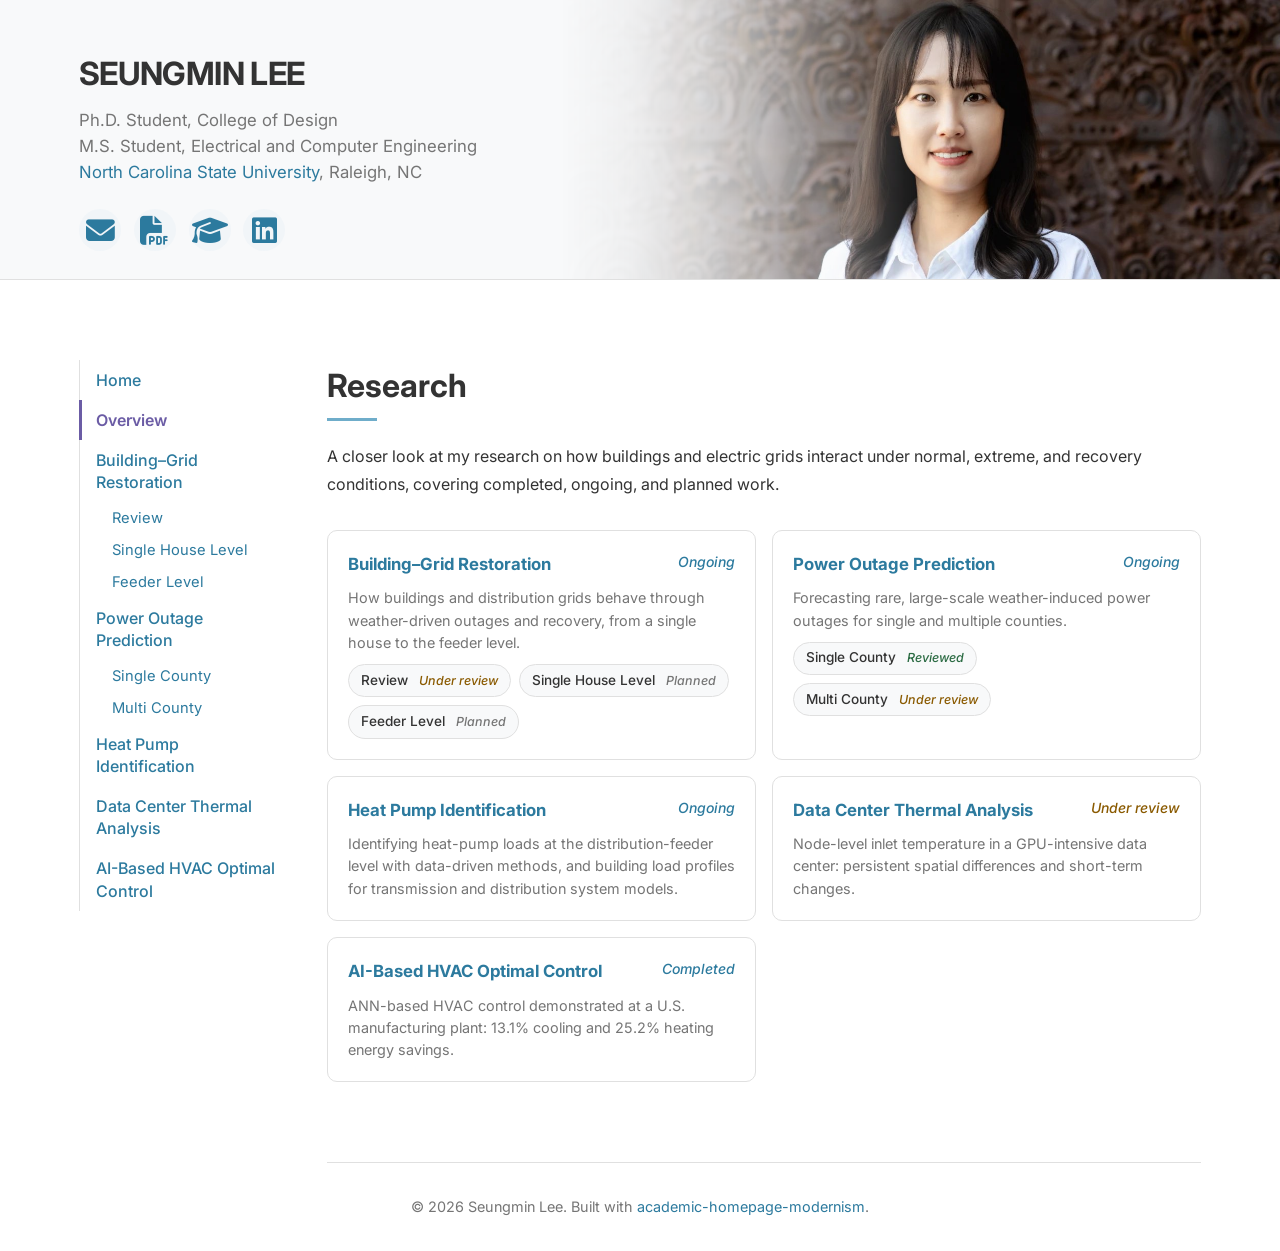
==== commit 2f20a232: "Data center page held until publication; ASHRAE notice on Single County Data Center: keep only a sho" ====
--- a/research/index.html
+++ b/research/index.html
@@ -6,7 +6,7 @@
     <title>Research | Seungmin Lee</title>
     <meta name="description" content="Research by Seungmin Lee on building–grid resilience, machine learning for energy systems, and building electrification.">
     <link rel="icon" href="data:image/svg+xml,<svg xmlns=%22http://www.w3.org/2000/svg%22 viewBox=%220 0 100 100%22><text y=%22.9em%22 font-size=%2290%22>⚡</text></svg>">
-    <link rel="stylesheet" href="../styles.css?v=20261013n">
+    <link rel="stylesheet" href="../styles.css?v=20261013p">
     <link rel="stylesheet" href="https://cdnjs.cloudflare.com/ajax/libs/font-awesome/6.4.0/css/all.min.css">
     <link href="https://fonts.googleapis.com/css2?family=Inter:wght@300;400;500;600;700&display=swap" rel="stylesheet">
 </head>
@@ -45,8 +45,8 @@
         </div>
     </footer>
 
-    <script src="../data/research-topics.js?v=20261013n"></script>
-    <script src="../script.js?v=20261013n"></script>
+    <script src="../data/research-topics.js?v=20261013p"></script>
+    <script src="../script.js?v=20261013p"></script>
     <script>
         document.getElementById('current-year').textContent = new Date().getFullYear();
     </script>
--- a/styles.css
+++ b/styles.css
@@ -2559,3 +2559,14 @@
     padding-left: 1rem;
     padding-right: 1rem;
 }
+
+.about-content p + p {
+    margin-top: 1rem;
+}
+
+.copyright-note {
+    margin-top: 1.25rem;
+    font-size: 0.8rem;
+    line-height: 1.5;
+    color: var(--light-text);
+}
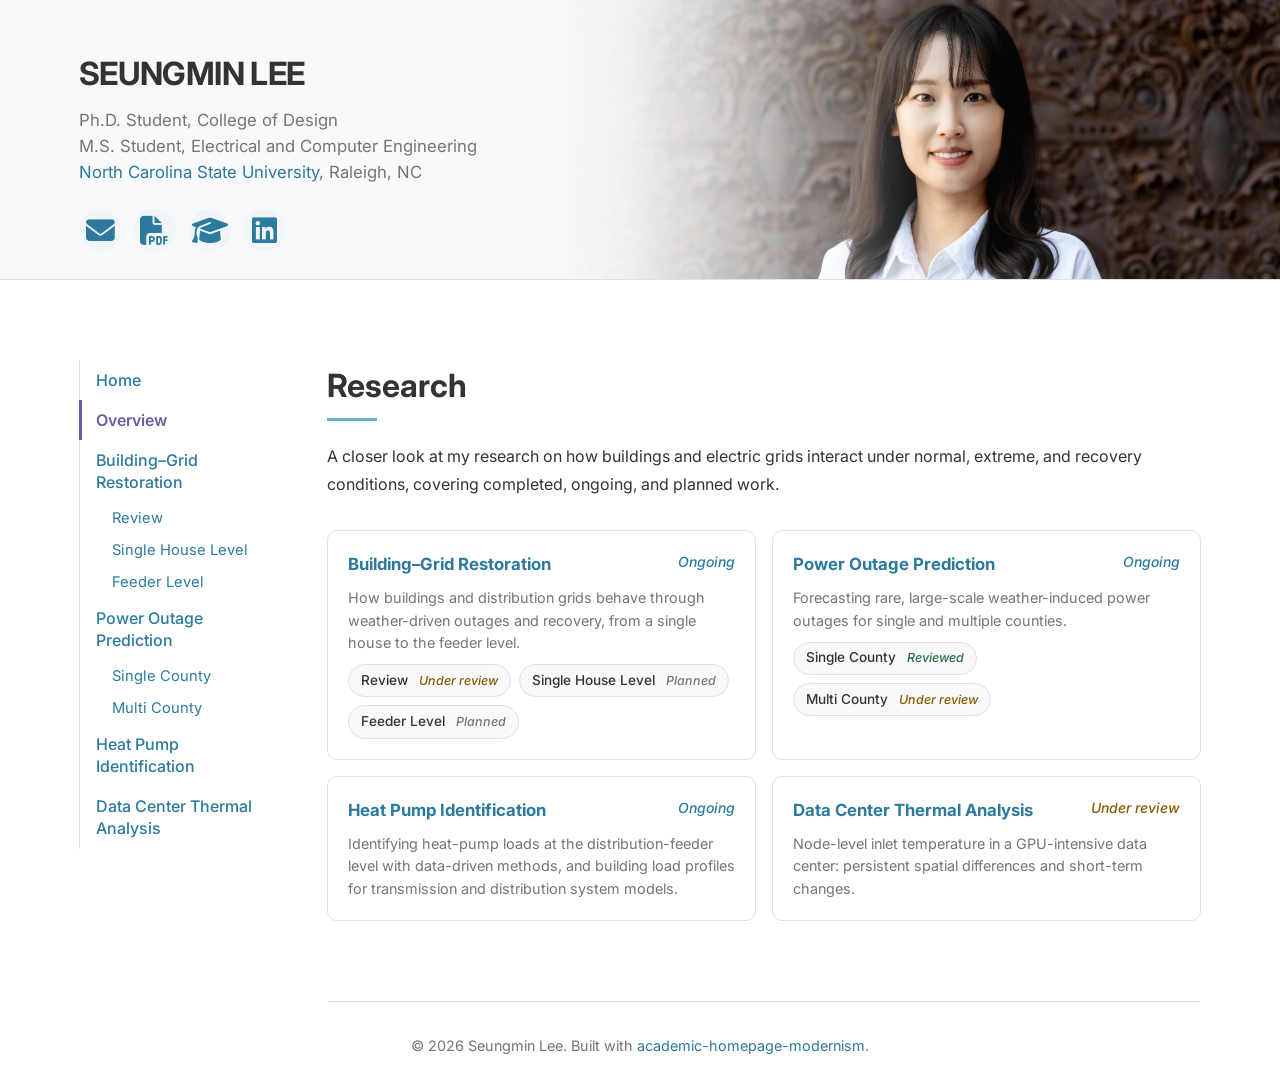
==== commit 02ba7443: "Remove the AI-Based HVAC Optimal Control research page Removes the page, its figures, its menu/overv" ====
--- a/research/index.html
+++ b/research/index.html
@@ -6,7 +6,7 @@
     <title>Research | Seungmin Lee</title>
     <meta name="description" content="Research by Seungmin Lee on building–grid resilience, machine learning for energy systems, and building electrification.">
     <link rel="icon" href="data:image/svg+xml,<svg xmlns=%22http://www.w3.org/2000/svg%22 viewBox=%220 0 100 100%22><text y=%22.9em%22 font-size=%2290%22>⚡</text></svg>">
-    <link rel="stylesheet" href="../styles.css?v=20261013p">
+    <link rel="stylesheet" href="../styles.css?v=20261013q">
     <link rel="stylesheet" href="https://cdnjs.cloudflare.com/ajax/libs/font-awesome/6.4.0/css/all.min.css">
     <link href="https://fonts.googleapis.com/css2?family=Inter:wght@300;400;500;600;700&display=swap" rel="stylesheet">
 </head>
@@ -45,8 +45,8 @@
         </div>
     </footer>
 
-    <script src="../data/research-topics.js?v=20261013p"></script>
-    <script src="../script.js?v=20261013p"></script>
+    <script src="../data/research-topics.js?v=20261013q"></script>
+    <script src="../script.js?v=20261013q"></script>
     <script>
         document.getElementById('current-year').textContent = new Date().getFullYear();
     </script>
